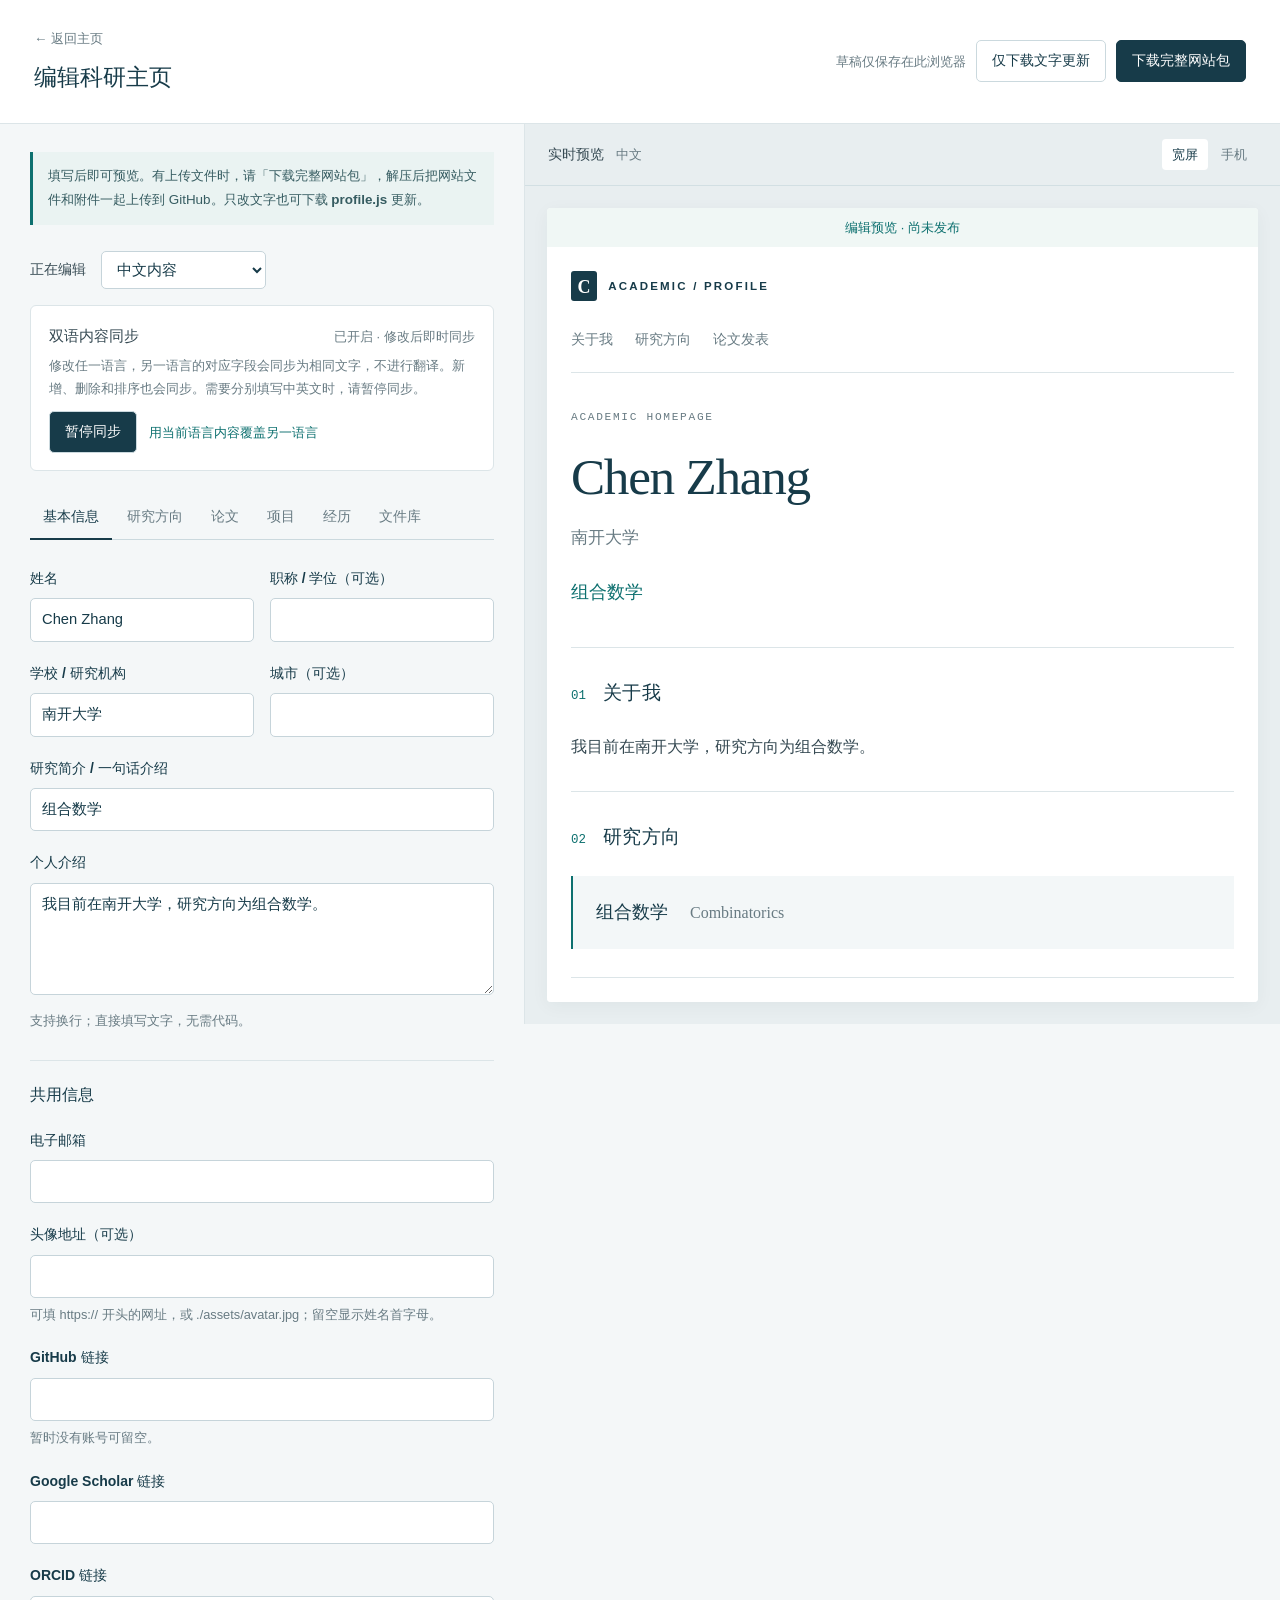
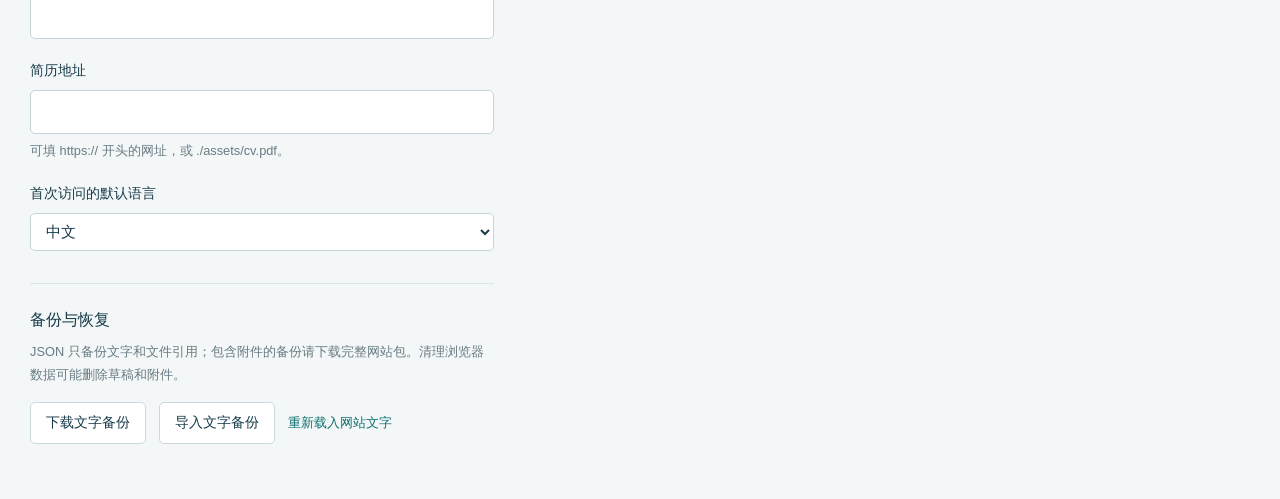
==== editor.html @ 18ef508d "Add files via upload" ====
<!doctype html>
<html lang="zh-CN">
<head>
  <meta charset="utf-8"><meta name="viewport" content="width=device-width, initial-scale=1">
  <meta name="robots" content="noindex, nofollow"><title>编辑科研主页 · Chen Zhang</title>
  <link rel="icon" type="image/svg+xml" href="data:image/svg+xml,%3Csvg xmlns='http://www.w3.org/2000/svg' viewBox='0 0 40 40'%3E%3Crect width='40' height='40' rx='9' fill='%23173b49'/%3E%3Ctext x='10' y='29' font-size='30' font-family='Georgia' fill='white'%3Ec%3C/text%3E%3C/svg%3E">
  <link rel="stylesheet" href="./styles.css"><link rel="stylesheet" href="./editor.css">
  <script defer src="./profile.js"></script><script defer src="./files.js"></script><script defer src="./sync.js"></script><script defer src="./files-store.js"></script><script defer src="./files-ui.js"></script><script defer src="./site-source.js"></script><script defer src="./editor.js"></script>
</head>
<body class="editor-body">
  <header class="editor-header"><div><a class="back-link" href="./index.html">← 返回主页</a><h1>编辑科研主页</h1></div><div class="editor-actions"><span id="save-status" role="status" aria-live="polite">草稿仅保存在此浏览器</span><button type="button" class="button" id="download-profile">仅下载文字更新</button><button type="button" class="button primary-button" id="download-site">下载完整网站包</button></div></header>
  <main class="editor-layout">
    <div class="editing-panel">
      <div class="editor-notice">填写后即可预览。有上传文件时，请「下载完整网站包」，解压后把网站文件和附件一起上传到 GitHub。只改文字也可下载 <strong>profile.js</strong> 更新。</div>
      <div class="editing-toolbar"><label for="edit-language">正在编辑</label><select id="edit-language"><option value="zh">中文内容</option><option value="en">English content</option></select></div>
      <section class="sync-panel" aria-label="双语内容同步"><div class="sync-heading"><strong>双语内容同步</strong><span id="sync-status" role="status" aria-live="polite">已开启</span></div><p class="field-hint">修改任一语言，另一语言的对应字段会同步为相同文字，不进行翻译。新增、删除和排序也会同步。需要分别填写中英文时，请暂停同步。</p><div class="sync-actions"><button type="button" class="button" id="toggle-sync" aria-pressed="true">暂停同步</button><button type="button" class="text-button" id="sync-all">用当前语言内容覆盖另一语言</button></div></section>
      <nav class="editor-tabs" aria-label="编辑栏目"><button type="button" data-section="basic" aria-pressed="true">基本信息</button><button type="button" data-section="research" aria-pressed="false">研究方向</button><button type="button" data-section="publications" aria-pressed="false">论文</button><button type="button" data-section="projects" aria-pressed="false">项目</button><button type="button" data-section="education" aria-pressed="false">经历</button><button type="button" data-section="files" aria-pressed="false">文件库</button></nav>
      <form id="editor-form" novalidate></form>
      <section id="file-manager" hidden aria-label="文件库"><div class="library-header"><h2 id="library-location">文件库</h2><span id="library-size"></span></div><p class="field-hint" id="file-storage-status">文件保存在当前浏览器；下载完整网站包可一起保存目录与附件。</p><div class="folder-tools"><button type="button" class="button" id="parent-folder">上一级</button><label class="button file-label">上传文件<input type="file" id="library-upload" multiple disabled></label></div><div class="new-folder"><label for="folder-name">新文件夹名称</label><input id="folder-name" maxlength="120" placeholder="例如：论文数据"><button type="button" class="button" id="create-folder">建立文件夹</button></div><p class="field-hint">编辑器不设单文件大小或文件库总量上限，实际容量取决于浏览器和设备；发布时仍受托管平台限制。同名文件会自动编号。</p><ul id="library-list" class="library-list"></ul></section>
      <section class="backup-panel"><h2>备份与恢复</h2><p class="field-hint">JSON 只备份文字和文件引用；包含附件的备份请下载完整网站包。清理浏览器数据可能删除草稿和附件。</p><div class="backup-actions"><button type="button" class="button" id="export-json">下载文字备份</button><label class="button file-label">导入文字备份<input id="import-json" type="file" accept=".json,application/json"></label><button type="button" class="text-button" id="restore">重新载入网站文字</button></div><p id="message" class="editor-message" role="status" aria-live="polite"></p></section>
    </div>
    <aside class="preview-panel"><div class="preview-toolbar"><div><strong>实时预览</strong><span id="preview-language">中文</span></div><div class="preview-sizes" aria-label="预览尺寸"><button type="button" id="wide-preview" aria-pressed="true">宽屏</button><button type="button" id="mobile-preview" aria-pressed="false">手机</button></div></div><div class="preview-stage"><iframe id="site-preview" title="科研主页实时预览" src="./index.html?preview=1&lang=zh"></iframe></div></aside>
  </main>
  <dialog id="confirm-dialog" aria-labelledby="confirm-title" aria-describedby="confirm-text"><form method="dialog"><h2 id="confirm-title">确认更改</h2><p id="confirm-text"></p><div class="dialog-actions"><button class="button" value="cancel" autofocus>取消</button><button class="button primary-button" value="confirm">确认</button></div></form></dialog>
</body>
</html>
---- styles.css ----
:root{--ink:#173b49;--text:#354952;--muted:#687b83;--accent:#0d706f;--line:#dce5e8;--soft:#f3f7f8;--white:#fff;font-family:Inter,"Segoe UI","PingFang SC","Microsoft YaHei",sans-serif;color:var(--text);background:var(--white);font-synthesis:none}
*{box-sizing:border-box}html{scroll-behavior:smooth;scroll-padding-top:2rem}body{margin:0;font-size:1rem;line-height:1.8}a{color:var(--accent);text-decoration:none}a:hover{text-decoration:underline;text-underline-offset:5px}button,input,textarea,select{font:inherit}button,a,input,textarea,select{touch-action:manipulation}button{cursor:pointer}a:focus-visible,button:focus-visible,input:focus-visible,textarea:focus-visible,select:focus-visible,summary:focus-visible{outline:3px solid #e59b37;outline-offset:5px}button:disabled{cursor:default;opacity:.5}::selection{background:#d1eae8}h1,h2,h3,p{margin:0}h1,h2,h3{color:var(--ink)}.skip-link{position:fixed;top:-100px;left:1rem;background:white;padding:.5rem;z-index:20}.skip-link:focus{top:1rem}.shell{max-width:1260px;margin:auto;display:grid;grid-template-columns:244px minmax(0,1fr);gap:82px;padding:0 52px}.sidebar{position:sticky;top:0;align-self:start;height:100dvh;max-height:100dvh;padding:56px 0 32px;display:flex;flex-direction:column;overflow-y:auto}.wordmark{font-size:.8rem;letter-spacing:.19em;text-transform:uppercase;font-weight:700;color:var(--ink);display:flex;gap:.7rem;align-items:center}.mark{display:inline-grid;place-items:center;width:26px;height:30px;background:var(--ink);color:#fff;font-family:Georgia,serif;font-size:18px;letter-spacing:0;border-radius:3px}.identity{margin-top:56px}.avatar{width:110px;height:110px;border-radius:50%;background:#edf3f4;border:1px solid var(--line);display:grid;place-items:center;color:var(--ink);font-family:Georgia,"Noto Serif SC",serif;font-size:38px;overflow:hidden}.avatar img{width:100%;height:100%;object-fit:cover}.sidebar-name{font-weight:650;font-size:1.18rem;margin-top:18px}.sidebar-role,.sidebar-affiliation{font-size:.9rem;color:var(--muted);line-height:1.7;margin-top:5px}.nav{margin:40px 0;display:grid;gap:8px}.nav a{padding:4px 0;color:var(--muted);font-size:.95rem;display:flex;gap:18px;align-items:center}.nav a span{font-family:ui-monospace,monospace;font-size:.75rem;color:#8a9ba2}.nav a.active,.nav a:hover{color:var(--ink);font-weight:600;text-decoration:none}.nav a.active span{color:var(--accent)}.sidebar-bottom{margin-top:auto;color:var(--muted);font-size:.84rem}.sidebar-bottom a{display:block;margin-top:3px;overflow-wrap:anywhere}.main{min-width:0;padding-top:58px}.eyebrow{font-family:ui-monospace,Consolas,monospace;font-size:.75rem;letter-spacing:.15em;text-transform:uppercase;color:var(--muted)}.hero{padding-bottom:48px;border-bottom:1px solid var(--line)}.hero-name{font-family:Georgia,"Noto Serif SC","Songti SC",SimSun,serif;font-size:3.8rem;letter-spacing:-.025em;line-height:1.25;margin-top:28px;font-weight:500;overflow-wrap:anywhere}.english-name{font-family:Georgia,serif;font-size:1.5rem;color:var(--muted);margin-top:10px}.intro{font-size:1.25rem;line-height:1.85;color:var(--ink);margin-top:27px;max-width:650px;white-space:pre-line}.hero-links{display:flex;flex-wrap:wrap;gap:11px;margin-top:28px}.pill{display:inline-flex;align-items:center;gap:8px;border:1px solid var(--line);padding:5px 13px;border-radius:5px;font-size:.875rem;color:var(--ink);background:white}.pill:hover{border-color:var(--accent);background:var(--soft);text-decoration:none}.pill.primary{background:var(--ink);border-color:var(--ink);color:white}.section{padding:38px 0 40px;border-bottom:1px solid var(--line);scroll-margin-top:25px}.section-heading{display:flex;gap:17px;align-items:baseline;margin-bottom:24px}.section-number{font-family:ui-monospace,monospace;color:var(--accent);font-size:.78rem}.section h2{font-size:1.35rem;letter-spacing:.015em;font-weight:600}.prose{white-space:pre-line;line-height:1.95}.research-grid{display:grid;grid-template-columns:repeat(3,minmax(0,1fr));gap:25px}.research-item{border-top:2px solid var(--ink);padding-top:17px}.research-item h3{font-size:1rem;margin-bottom:9px;font-weight:650}.research-item p{font-size:.91rem;color:var(--muted);line-height:1.9}.publication{display:grid;grid-template-columns:52px minmax(0,1fr);gap:17px;padding:24px 0;border-bottom:1px solid var(--line)}.publication:first-child{padding-top:0}.publication:last-child{border-bottom:0;padding-bottom:0}.pub-year{font: .83rem/1.8 ui-monospace,monospace;color:var(--muted);padding-top:3px}.publication h3{font-size:1.08rem;font-weight:600;line-height:1.65}.authors{font-size:.94rem;margin-top:6px}.venue{font-size:.88rem;color:var(--muted);margin-top:4px}.note{color:var(--accent);margin-left:10px}.pub-links{display:flex;flex-wrap:wrap;gap:15px;margin-top:12px;font-size:.83rem}.text-button{border:0;background:transparent;color:var(--accent);padding:0;font-size:inherit}.text-button:hover{text-decoration:underline}.bibtex{margin:12px 0 0;white-space:pre-wrap;overflow-wrap:anywhere;background:var(--soft);padding:16px;font-size:.8rem;line-height:1.7;border-radius:4px}.project-grid{display:grid;grid-template-columns:repeat(2,minmax(0,1fr));gap:18px}.project{padding:22px;border:1px solid var(--line);border-radius:5px;background:linear-gradient(135deg,#f7fafb,white)}.project h3{font-size:1.05rem;margin-bottom:10px}.project p{font-size:.94rem;color:var(--muted)}.tags{display:flex;flex-wrap:wrap;gap:7px;margin-top:19px}.tag{font-size:.75rem;background:#eaf1f3;padding:1px 8px;border-radius:3px;color:#506c76}.project-link{display:inline-block;margin-top:17px;font-size:.87rem}.experience{display:grid;grid-template-columns:130px minmax(0,1fr);gap:22px;margin-top:24px}.experience:first-child{margin-top:0}.period{font-size:.84rem;color:var(--muted)}.experience h3{font-size:1.02rem}.experience p{font-size:.94rem;margin-top:5px}.experience .detail{color:var(--muted);font-size:.88rem}.footer{padding:28px 0 40px;color:var(--muted);font-size:.8rem;display:flex;justify-content:space-between;gap:16px}.footer a{color:var(--muted)}.noscript{padding:4rem}.preview-banner{background:#f0f7f5;color:var(--accent);padding:8px 16px;font-size:.8rem;text-align:center}.preview-banner+.shell .sidebar{height:auto}.hidden{display:none!important}
@media(min-width:1450px){.shell{gap:104px;grid-template-columns:260px minmax(0,1fr)}}
@media(max-width:1000px){.shell{gap:42px;padding:0 30px;grid-template-columns:200px minmax(0,1fr)}.research-grid{grid-template-columns:1fr;gap:22px}.research-item{padding-top:13px}.research-item p{max-width:580px}.hero-name{font-size:3.2rem}}
@media(max-width:720px){html{scroll-padding-top:1rem}.shell{display:block;padding:0 24px}.sidebar{position:relative;height:auto;max-height:none;padding:24px 0 0;overflow:visible}.wordmark{font-size:.72rem}.identity,.sidebar-bottom{display:none}.nav{margin:22px 0 0;display:flex;flex-wrap:wrap;gap:10px 22px;padding-bottom:16px;border-bottom:1px solid var(--line)}.nav a{font-size:.88rem}.nav a span{display:none}.main{padding-top:34px}.hero-name{font-size:2.8rem;margin-top:17px}.english-name{font-size:1.3rem}.intro{font-size:1.12rem;margin-top:22px}.hero{padding-bottom:32px}.hero-links{margin-top:24px;gap:8px}.pill{padding:5px 10px}.section{padding:30px 0}.section-heading{margin-bottom:22px}.section h2{font-size:1.2rem}.research-grid{gap:22px}.project-grid{grid-template-columns:1fr}.publication{grid-template-columns:43px minmax(0,1fr);gap:10px}.experience{grid-template-columns:1fr;gap:5px}.footer{flex-wrap:wrap;padding-bottom:28px}.prose{line-height:1.9}}
@media(prefers-reduced-motion:reduce){html{scroll-behavior:auto}}
@media print{.sidebar,.hero-links,.footer,.preview-banner,.language-switch{display:none}.shell{display:block;padding:0}.main{padding:0}.section{break-inside:avoid}.hero-name{font-size:2.5rem}.project{background:white}.publication{break-inside:avoid}a{color:inherit}}
.hero-top{display:flex;justify-content:space-between;gap:18px;align-items:center}.language-switch{display:flex;gap:9px;align-items:center;font-size:.8rem;flex-shrink:0;color:#b2c2c8}.language-switch button{border:0;padding:3px 1px;background:none;color:var(--muted);font-size:.8rem}.language-switch button[aria-pressed=true]{font-weight:700;color:var(--ink)}.hero-links:empty{display:none}.empty-state{font-size:.94rem;color:var(--muted);padding:4px 0 8px}.research-grid:has(>.research-item:only-child){grid-template-columns:1fr}.research-item:only-child{display:flex;align-items:baseline;gap:24px;padding:20px 23px;background:var(--soft);border-top:0;border-left:2px solid var(--accent)}.research-item:only-child h3{margin:0;font-size:1.12rem}.research-item:only-child p{font-family:Georgia,"Songti SC",serif;font-size:1rem}.hero-name{font-size:4.5rem}.hero .intro{color:var(--accent);font-size:1.15rem}.hero .english-name{font-family:inherit;font-size:1.05rem;margin-top:14px}.avatar{background:var(--ink);color:white;border:0;width:104px;height:104px}.hero{padding-bottom:38px}.section{padding-top:33px;padding-bottom:33px}
.preview-banner+.shell .language-switch,.preview-banner+.shell .footer a{display:none}
.data-attachments{display:flex;flex-wrap:wrap;gap:8px 14px;margin-top:14px}.attachment-download{font-size:.86rem;overflow-wrap:anywhere;padding:3px 9px;border:1px solid var(--line);border-radius:4px;background:var(--soft)}
@media(max-width:720px){.hero-name{font-size:3.2rem}.hero-top{gap:12px}.eyebrow{font-size:.7rem}.research-item:only-child{flex-wrap:wrap;gap:6px 22px}.language-switch button{font-size:.85rem}.section{padding:28px 0}}
---- editor.css ----
.editor-body{background:#f4f7f8}.editor-header{padding:24px 34px;background:white;border-bottom:1px solid var(--line);display:flex;gap:20px;justify-content:space-between;align-items:center}.back-link{font-size:.84rem;color:var(--muted)}.editor-header h1{font-size:1.45rem;font-weight:650;margin-top:4px}.editor-actions{display:flex;gap:20px;align-items:center}.editor-actions>span{font-size:.8rem;color:var(--muted);max-width:220px}.button{display:inline-flex;justify-content:center;align-items:center;padding:8px 15px;border:1px solid #cbd9de;background:#fff;color:var(--ink);border-radius:5px;font-size:.875rem;cursor:pointer;line-height:1.7}.button:hover{background:#edf4f5}.primary-button{background:var(--ink);color:white;border-color:var(--ink)}.primary-button:hover{background:#235364}.editor-layout{display:grid;grid-template-columns:minmax(400px, .9fr) minmax(0,1.3fr);max-width:1800px;margin:auto}.editing-panel{padding:28px 30px 40px;min-width:0}.editor-notice{border-left:3px solid var(--accent);padding:12px 15px;background:#eaf3f2;font-size:.84rem;line-height:1.85;color:#365c61}.editing-toolbar{display:flex;align-items:center;gap:15px;margin:26px 0 8px;font-size:.9rem;font-weight:600}.editing-toolbar select{width:auto;margin:0;min-width:165px}.field-hint{font-size:.8rem;line-height:1.75;color:var(--muted);margin-top:6px}.language-hint{margin-bottom:22px}.editor-tabs{display:flex;flex-wrap:wrap;border-bottom:1px solid #cbd9de;gap:2px;margin-bottom:26px}.editor-tabs button{border:0;background:none;color:var(--muted);font-size:.875rem;padding:9px 13px;border-bottom:2px solid transparent;margin-bottom:-1px}.editor-tabs button[aria-pressed=true]{color:var(--ink);border-bottom-color:var(--ink);font-weight:650}.field{display:block;margin-bottom:19px}.field>span{display:block;font-size:.875rem;font-weight:550;color:var(--ink);margin-bottom:7px}input,textarea,select{width:100%;border:1px solid #c6d4da;background:#fff;border-radius:5px;padding:9px 11px;color:var(--ink);font-size:.92rem;line-height:1.6}textarea{min-height:112px;resize:vertical}input:focus,textarea:focus,select:focus{border-color:var(--accent)}input::placeholder,textarea::placeholder{color:#8a9ca4}.field-grid{display:grid;grid-template-columns:1fr 1fr;gap:0 16px}.field-grid>.wide{grid-column:1/-1}.form-section-title{font-size:1rem;margin:27px 0 18px;padding-top:20px;border-top:1px solid var(--line)}.record{padding:20px;background:white;border:1px solid var(--line);border-radius:6px;margin-bottom:18px}.record-header{display:flex;justify-content:space-between;align-items:center;gap:12px;margin-bottom:19px}.record-header h3{font-size:.96rem;font-weight:600}.record-actions{display:flex;gap:5px}.small-button{border:1px solid var(--line);background:white;border-radius:4px;font-size:.78rem;padding:2px 8px;color:var(--muted)}.record .field:last-child{margin-bottom:0}.editor-empty{padding:28px 20px;margin-bottom:18px;border:1px dashed #bdcfd5;border-radius:5px;text-align:center;color:var(--muted);font-size:.9rem}.backup-panel{margin-top:32px;border-top:1px solid var(--line);padding-top:22px}.backup-panel h2{font-size:1rem}.backup-actions{display:flex;align-items:center;flex-wrap:wrap;gap:13px;margin-top:16px;font-size:.8rem}.file-label{position:relative;overflow:hidden}.file-label input{position:absolute;inset:0;opacity:0;cursor:pointer}.file-label:focus-within{outline:3px solid #e59b37;outline-offset:3px}.editor-message{font-size:.84rem;color:var(--accent);margin-top:15px}.editor-message.error{color:#a0352c}.preview-panel{min-width:0;border-left:1px solid var(--line);background:#e8eef0;position:sticky;top:0;height:100dvh;display:flex;flex-direction:column}.preview-toolbar{height:62px;display:flex;justify-content:space-between;align-items:center;padding:0 23px;border-bottom:1px solid #d2dfe3;gap:12px}.preview-toolbar strong{font-size:.88rem;font-weight:600}.preview-toolbar span{color:var(--muted);font-size:.8rem;margin-left:12px}.preview-sizes{display:flex;gap:3px}.preview-sizes button{background:transparent;color:var(--muted);border:0;border-radius:4px;font-size:.8rem;padding:4px 10px}.preview-sizes button[aria-pressed=true]{background:white;color:var(--ink)}.preview-stage{padding:22px;flex:1;min-height:0;display:flex;justify-content:center}iframe{display:block;background:#fff;width:100%;height:100%;border:0;border-radius:4px;box-shadow:0 4px 18px #173b490c;transition:width .15s}iframe.mobile{width:390px;max-width:100%}.remove{color:#9c5146}
@media(max-width:1000px){.editor-layout{grid-template-columns:minmax(350px,1fr) minmax(0,1fr)}.editing-panel{padding:22px}.field-grid{grid-template-columns:1fr}.field-grid>.wide{grid-column:auto}.preview-stage{padding:12px}.editor-actions>span{display:none}.editor-tabs button{padding:8px 10px}}
@media(max-width:760px){.editor-header{padding:18px 20px}.editor-header h1{font-size:1.2rem}.editor-layout{display:block}.editing-panel{padding:20px}.preview-panel{height:650px;position:relative;border:0;border-top:1px solid var(--line)}.editor-actions{gap:0}.button{padding:7px 11px}.preview-toolbar{padding:0 20px}.record{padding:16px}.editor-notice{font-size:.84rem}.record-actions{flex-wrap:wrap}.editing-toolbar{flex-wrap:wrap}}
@media(prefers-reduced-motion:reduce){iframe{transition:none}}
dialog{color:var(--text);border:1px solid var(--line);border-radius:8px;padding:28px;width:min(440px,calc(100vw - 36px));box-shadow:0 20px 80px #173b4933}dialog::backdrop{background:#112e3b66}dialog h2{font-size:1.2rem;margin-bottom:14px}dialog p{font-size:.95rem;line-height:1.8}.dialog-actions{display:flex;justify-content:flex-end;gap:12px;margin-top:24px}
.sync-panel{padding:17px 18px;background:white;border:1px solid var(--line);border-radius:6px;margin:16px 0 24px}.sync-heading{display:flex;justify-content:space-between;align-items:baseline;gap:12px;flex-wrap:wrap;font-size:.91rem}.sync-heading>span{font-size:.8rem;color:var(--muted)}.sync-controls{display:flex;align-items:center;flex-wrap:wrap;gap:8px;margin:13px 0}.sync-controls label{font-size:.85rem}.sync-controls select{width:auto;flex:1;min-width:160px;font-size:.85rem;padding:6px 9px}.sync-actions{display:flex;flex-wrap:wrap;gap:12px;margin-top:11px;font-size:.81rem}#sync-status.error{color:#a0352c}#toggle-sync[aria-pressed=true]{background:var(--ink);color:white}
.editor-actions{flex-wrap:wrap;justify-content:flex-end;gap:10px}.paper-files{border-top:1px solid var(--line);padding-top:20px;margin-top:22px}.paper-files h4{margin:0 0 14px;font-size:1rem;color:var(--ink)}.file-buttons,.folder-tools{display:flex;gap:10px;flex-wrap:wrap}.attach-existing{margin-top:18px;display:flex;flex-wrap:wrap;gap:8px;align-items:center}.attach-existing label{font-size:.84rem;width:100%}.attach-existing select{flex:1;min-width:150px}.attachment-list,.library-list{padding:0;margin:17px 0;list-style:none}.attachment-list li{display:flex;justify-content:space-between;gap:14px;padding:9px 0;border-bottom:1px solid var(--line);font-size:.84rem;align-items:center}.attachment-list span{overflow-wrap:anywhere;min-width:0}.attachment-list button{white-space:nowrap}.library-header{display:flex;align-items:baseline;justify-content:space-between;gap:12px;flex-wrap:wrap}.library-header h2{font-size:1.1rem;overflow-wrap:anywhere}.library-header>span{font-size:.8rem;color:var(--muted)}.folder-tools{margin:20px 0}.new-folder{display:grid;grid-template-columns:1fr auto;gap:9px;align-items:center}.new-folder label{grid-column:1/-1;font-size:.88rem}.new-folder input{min-width:0}.library-row{display:flex;align-items:center;justify-content:space-between;gap:14px;border:1px solid var(--line);background:white;padding:14px;margin-top:10px;border-radius:5px}.folder-open{background:none;border:0;color:var(--ink);text-align:left;display:flex;gap:10px;align-items:center;overflow-wrap:anywhere}.library-row>.text-button{font-size:.8rem;flex-shrink:0}.file-description{min-width:0;flex:1}.file-description strong{display:block;font-size:.91rem;overflow-wrap:anywhere}.file-description span{font-size:.8rem;color:var(--muted)}.file-path{font-family:ui-monospace,monospace;font-size:.75rem;padding:4px 7px;margin-top:6px;background:var(--soft)}.file-row-actions{display:grid;gap:7px;font-size:.84rem}.file-label input:disabled{cursor:wait}#file-storage-status{margin-bottom:14px}
@media(max-width:760px){.editor-header{align-items:flex-start;flex-wrap:wrap}.editor-actions{justify-content:flex-start}.library-row{padding:12px}.new-folder{grid-template-columns:minmax(0,1fr) auto}}
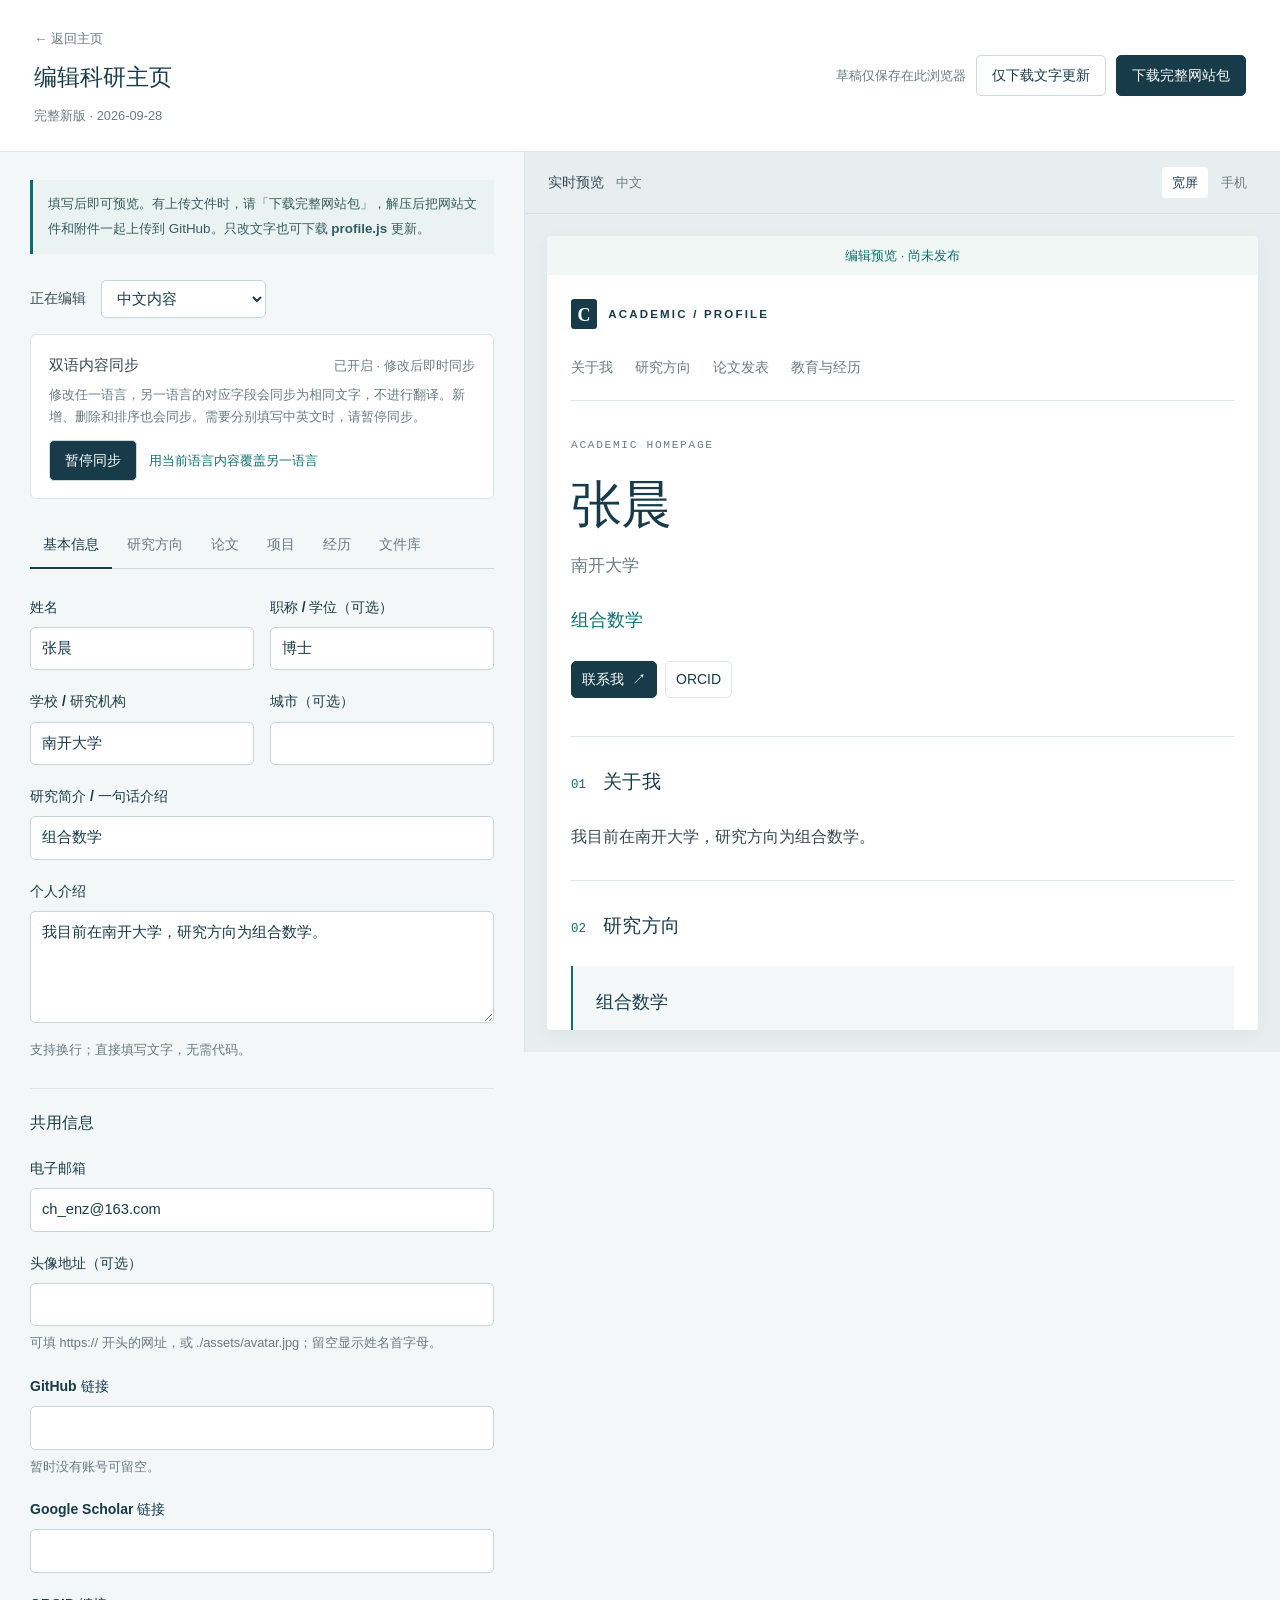
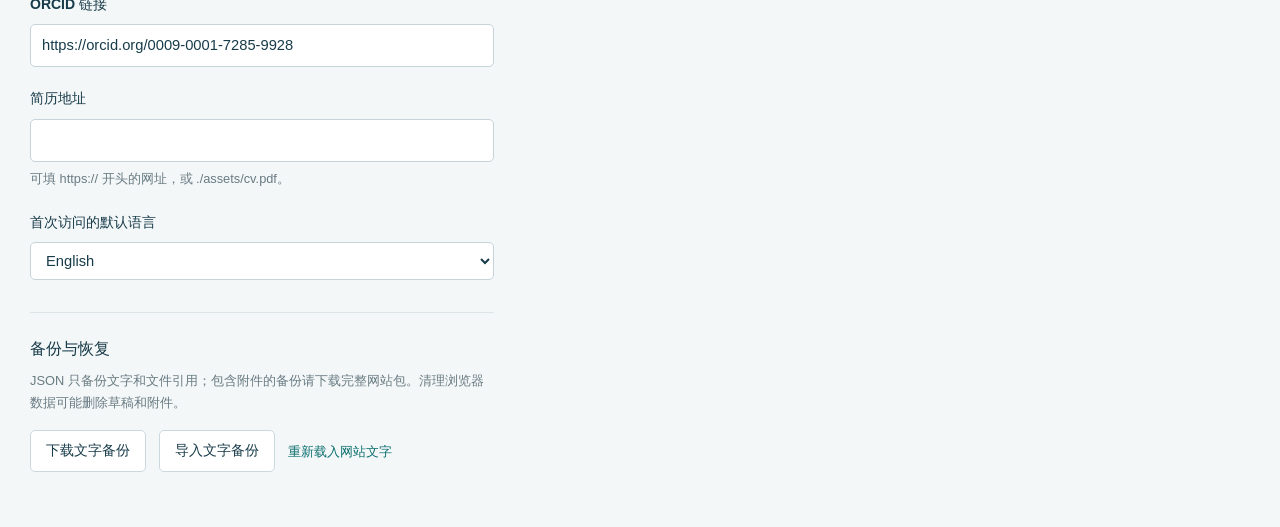
==== commit fcd3ef8b: "Add files via upload" ====
--- a/editor.html
+++ b/editor.html
@@ -5,10 +5,10 @@
   <meta name="robots" content="noindex, nofollow"><title>编辑科研主页 · Chen Zhang</title>
   <link rel="icon" type="image/svg+xml" href="data:image/svg+xml,%3Csvg xmlns='http://www.w3.org/2000/svg' viewBox='0 0 40 40'%3E%3Crect width='40' height='40' rx='9' fill='%23173b49'/%3E%3Ctext x='10' y='29' font-size='30' font-family='Georgia' fill='white'%3Ec%3C/text%3E%3C/svg%3E">
   <link rel="stylesheet" href="./styles.css"><link rel="stylesheet" href="./editor.css">
-  <script defer src="./profile.js"></script><script defer src="./files.js"></script><script defer src="./sync.js"></script><script defer src="./files-store.js"></script><script defer src="./files-ui.js"></script><script defer src="./site-source.js"></script><script defer src="./editor.js"></script>
+  <script defer src="./profile.js"></script><script defer src="./files.js"></script><script defer src="./sync.js?v=20260928-2"></script><script defer src="./files-store.js?v=20260928-2"></script><script defer src="./files-ui.js?v=20260928-2"></script><script defer src="./site-source.js?v=20260928-2"></script><script defer src="./editor.js?v=20260928-2"></script>
 </head>
 <body class="editor-body">
-  <header class="editor-header"><div><a class="back-link" href="./index.html">← 返回主页</a><h1>编辑科研主页</h1></div><div class="editor-actions"><span id="save-status" role="status" aria-live="polite">草稿仅保存在此浏览器</span><button type="button" class="button" id="download-profile">仅下载文字更新</button><button type="button" class="button primary-button" id="download-site">下载完整网站包</button></div></header>
+  <header class="editor-header"><div><a class="back-link" href="./index.html">← 返回主页</a><h1>编辑科研主页</h1><p class="field-hint">完整新版 · 2026-09-28</p></div><div class="editor-actions"><span id="save-status" role="status" aria-live="polite">草稿仅保存在此浏览器</span><button type="button" class="button" id="download-profile">仅下载文字更新</button><button type="button" class="button primary-button" id="download-site">下载完整网站包</button></div></header>
   <main class="editor-layout">
     <div class="editing-panel">
       <div class="editor-notice">填写后即可预览。有上传文件时，请「下载完整网站包」，解压后把网站文件和附件一起上传到 GitHub。只改文字也可下载 <strong>profile.js</strong> 更新。</div>
